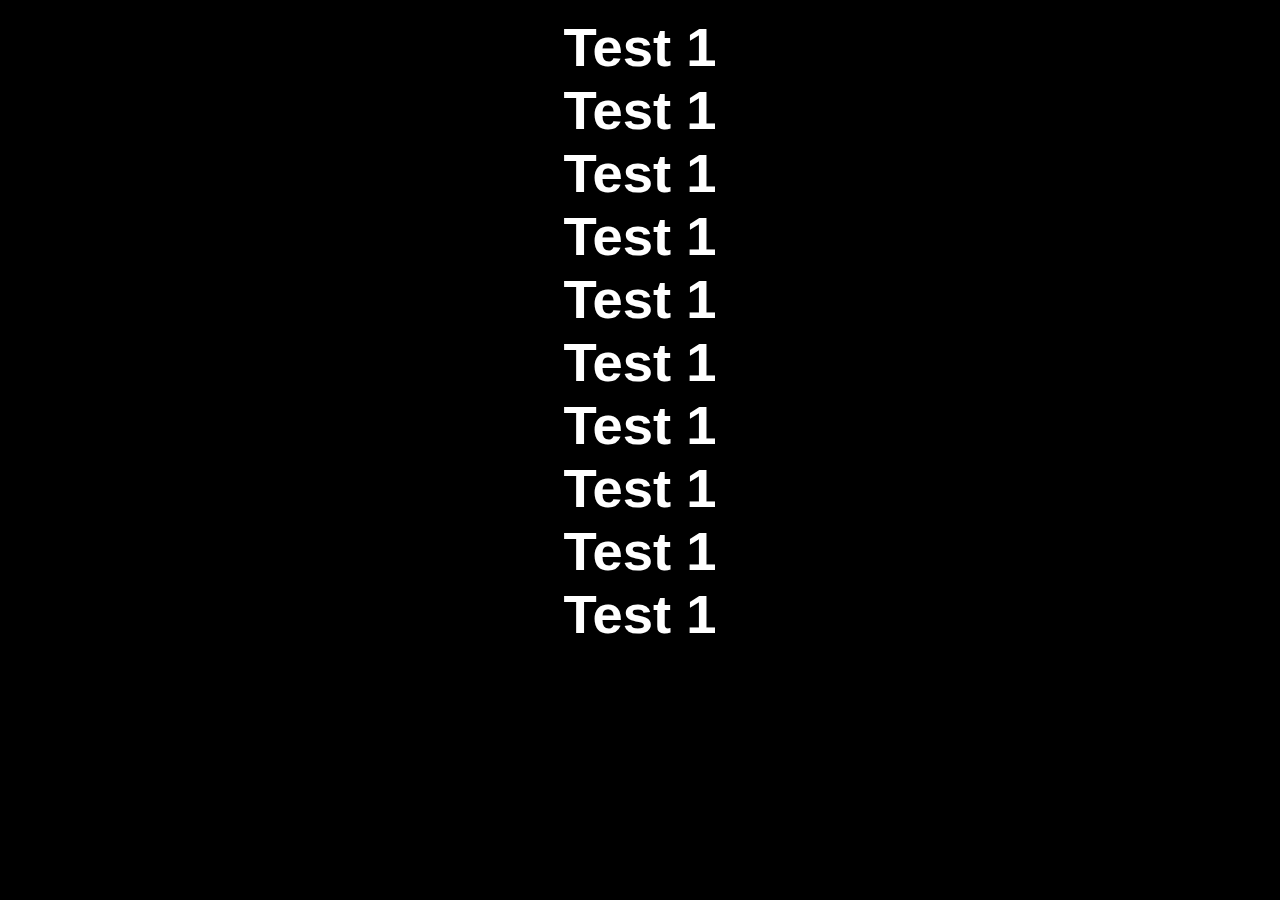
==== index.html @ df9d159d "init" ====
<!DOCTYPE html>
<html lang="en">
<head>
    <meta charset="UTF-8">
    <meta name="viewport" content="width=device-width, initial-scale=1.0">
    <link rel="stylesheet" href="style.css">
    <title>Document</title>
</head>
<body>
    <section>
        <h1>Test 1</h1>
        <h1>Test 1</h1>
        <h1>Test 1</h1>
        <h1>Test 1</h1>
        <h1>Test 1</h1>
        <h1>Test 1</h1>
        <h1>Test 1</h1>
        <h1>Test 1</h1>
        <h1>Test 1</h1>
        <h1>Test 1</h1>
    </section>
    <section>
        <h1>Test 2</h1>
    </section>
</body>
</html>
---- style.css ----
* {
  -webkit-box-sizing: border-box;
          box-sizing: border-box;
  margin: 0;
  padding: 0;
}

body {
  background-color: black;
  font-family: sans-serif;
  -ms-scroll-snap-type: x mandatory;
      scroll-snap-type: x mandatory;
  display: -webkit-box;
  display: -ms-flexbox;
  display: flex;
  -webkit-overflow-scrolling: touch;
  overflow-x: scroll;
  overflow-y: hidden;
}

section {
  padding: 1rem;
  min-width: 100vw;
  min-height: 100vh;
  scroll-snap-align: start;
  text-align: center;
  position: relative;
}

h1 {
  text-align: center;
  color: white;
  width: 100%;
  left: 0;
  font-size: calc(1rem + 3vw);
}
/*# sourceMappingURL=style.css.map */
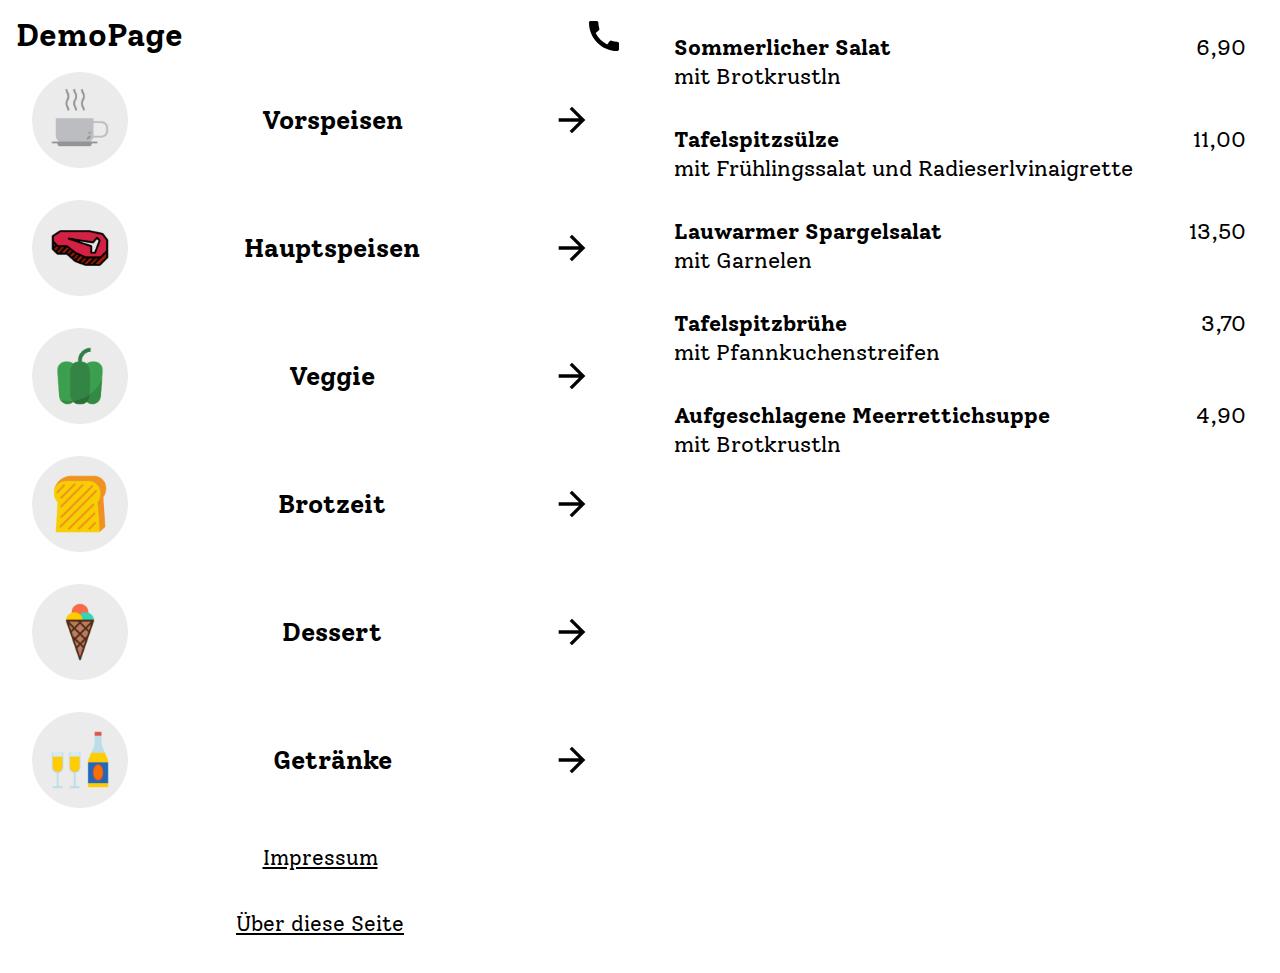
==== commit cc860b3e: "added basic design" ====
--- a/index.html
+++ b/index.html
@@ -3,24 +3,93 @@
 <head>
     <meta charset="UTF-8">
     <meta name="viewport" content="width=device-width, initial-scale=1.0">
-    <link rel="stylesheet" href="style.css">
+    <link rel="stylesheet" type="text/css" href="mobile.css" media="screen and (orientation:portrait)">
+    <link rel="stylesheet" type="text/css" href="desktop.css" media="screen and (orientation:landscape)">
+    <link href="https://fonts.googleapis.com/css2?family=Solway:wght@300;400;500;700;800&display=swap" rel="stylesheet">
     <title>Document</title>
 </head>
 <body>
-    <section>
-        <h1>Test 1</h1>
-        <h1>Test 1</h1>
-        <h1>Test 1</h1>
-        <h1>Test 1</h1>
-        <h1>Test 1</h1>
-        <h1>Test 1</h1>
-        <h1>Test 1</h1>
-        <h1>Test 1</h1>
-        <h1>Test 1</h1>
-        <h1>Test 1</h1>
-    </section>
-    <section>
-        <h1>Test 2</h1>
-    </section>
+    <div class="content">
+        <section>
+            <header>
+                <h1>DemoPage</h1>
+                <img src="core_icons/phone.svg" alt="call">
+            </header>
+            <div class="category selected" id="0">
+                <img class="categoryIcon" src="icons/icon1.png" alt="category icon">
+                <p>Vorspeisen</p>
+                <img class="arrow" src="core_icons/arrow_right.svg" alt="go to arrow">
+            </div>
+            <div class="category" id="0">
+                <img class="categoryIcon" src="icons/icon2.png" alt="category icon">
+                <p>Hauptspeisen</p>
+                <img class="arrow" src="core_icons/arrow_right.svg" alt="go to arrow">
+            </div><div class="category" id="0">
+                <img class="categoryIcon" src="icons/icon3.png" alt="category icon">
+                <p>Veggie</p>
+                <img class="arrow" src="core_icons/arrow_right.svg" alt="go to arrow">
+            </div><div class="category" id="0">
+                <img class="categoryIcon" src="icons/icon4.png" alt="category icon">
+                <p>Brotzeit</p>
+                <img class="arrow" src="core_icons/arrow_right.svg" alt="go to arrow">
+            </div><div class="category" id="0">
+                <img class="categoryIcon" src="icons/icon5.png" alt="category icon">
+                <p>Dessert</p>
+                <img class="arrow" src="core_icons/arrow_right.svg" alt="go to arrow">
+            </div><div class="category" id="0">
+                <img class="categoryIcon" src="icons/icon6.png" alt="category icon">
+                <p>Getränke</p>
+                <img class="arrow" src="core_icons/arrow_right.svg" alt="go to arrow">
+            </div>
+            <div class="link" id="6">
+                <p>Impressum</p>
+            </div>
+            <div class="link" id="7">
+                <p>Über diese Seite</p>
+            </div>
+        </section>
+        <section>
+            <div class="product">
+                <table>
+                    <tr><th>Sommerlicher Salat</th><td class="price">6,90</td></tr>
+                    <tr><td>mit Brotkrustln</td></tr>
+                </table>
+            </div>
+            <div class="product">
+                <table>
+                    <tr><th>Tafelspitzsülze</th><td class="price">11,00</td></tr>
+                    <tr><td>mit Frühlingssalat und Radieserlvinaigrette</td></tr>
+                </table>
+            </div>
+            <div class="product">
+                <table>
+                    <tr><th>Lauwarmer Spargelsalat</th><td class="price">13,50</td></tr>
+                    <tr><td>mit Garnelen</td></tr>
+                </table>
+            </div>
+            <div class="product">
+                <table>
+                    <tr><th>Tafelspitzbrühe</th><td class="price">3,70</td></tr>
+                    <tr><td>mit Pfannkuchenstreifen</td></tr>
+                </table>
+            </div>
+            <div class="product">
+                <table>
+                    <tr><th>Aufgeschlagene Meerrettichsuppe</th><td class="price">4,90</td></tr>
+                    <tr><td>mit Brotkrustln</td></tr>
+                </table>
+            </div>
+        </section>
+    </div>
+
+    <div class="navigation">
+        <div class="navigationElement">
+            <p>Startseite</p>
+        </div>
+        <div class="spacer"></div>
+        <div class="navigationElement">
+            <p>Vorspeisen</p>
+        </div>
+    </div>
 </body>
 </html>--- a/mobile.css
+++ b/mobile.css
@@ -0,0 +1,142 @@
+* {
+  -webkit-box-sizing: border-box;
+          box-sizing: border-box;
+  margin: 0;
+  padding: 0;
+}
+
+body {
+  background-color: white;
+  font-family: 'Solway', serif;
+}
+
+div.content {
+  -ms-scroll-snap-type: x mandatory;
+      scroll-snap-type: x mandatory;
+  display: -webkit-box;
+  display: -ms-flexbox;
+  display: flex;
+  -webkit-overflow-scrolling: touch;
+  overflow-x: scroll;
+  overflow-y: hidden;
+}
+
+header {
+  display: -webkit-box;
+  display: -ms-flexbox;
+  display: flex;
+}
+
+header h1 {
+  text-align: left;
+  font-size: 2em;
+}
+
+header img {
+  width: 2.5em;
+  height: 2.5em;
+}
+
+section {
+  padding: 1rem;
+  padding-bottom: 7em;
+  min-width: 100vw;
+  min-height: 100vh;
+  scroll-snap-align: start;
+  text-align: center;
+  position: relative;
+}
+
+h1 {
+  text-align: center;
+  color: black;
+  width: 100%;
+  left: 0;
+  font-size: 1.5em;
+}
+
+div.category {
+  padding: 1em;
+  -webkit-box-pack: justify;
+      -ms-flex-pack: justify;
+          justify-content: space-between;
+  -webkit-box-align: center;
+      -ms-flex-align: center;
+          align-items: center;
+  display: -webkit-box;
+  display: -ms-flexbox;
+  display: flex;
+  font-weight: 700;
+  width: calc(100vw - 2em);
+}
+
+div.category p {
+  font-weight: bold;
+  font-size: 1.6em;
+  padding: 1em;
+}
+
+div.category img.categoryIcon {
+  height: 6em;
+  width: 6em;
+}
+
+div.category img.arrow {
+  margin: 1em;
+  height: 2.5em;
+  width: 2.5em;
+}
+
+div.link {
+  padding: 1em;
+  font-weight: normal;
+  font-size: 1.3em;
+  text-decoration: underline;
+}
+
+table {
+  padding: 1rem;
+  width: calc(100vw - 2rem);
+  text-align: left;
+}
+
+table th {
+  font-size: 1.4em;
+  font-weight: bolder;
+}
+
+table td {
+  font-size: 1.4em;
+}
+
+table td.price {
+  text-align: right;
+}
+
+div.navigation {
+  border-radius: 1em;
+  margin: 1em;
+  display: -webkit-box;
+  display: -ms-flexbox;
+  display: flex;
+  color: black;
+  background-color: grey;
+  width: calc(100vw - 2em);
+  position: fixed;
+  bottom: 0;
+}
+
+div.navigation div.spacer {
+  width: 0.1em;
+}
+
+div.navigation div.navigationElement {
+  margin: 0.5em;
+  height: 3em;
+  border-radius: 1em;
+  padding: 1em;
+  width: calc(50vw - 1em);
+  text-align: center;
+  background-color: lightgray;
+}
+/*# sourceMappingURL=mobile.css.map */--- a/desktop.css
+++ b/desktop.css
@@ -0,0 +1,112 @@
+* {
+  -webkit-box-sizing: border-box;
+          box-sizing: border-box;
+  margin: 0;
+  padding: 0;
+}
+
+body {
+  background-color: white;
+  font-family: 'Solway', serif;
+}
+
+div.content {
+  display: -webkit-box;
+  display: -ms-flexbox;
+  display: flex;
+}
+
+header {
+  display: -webkit-box;
+  display: -ms-flexbox;
+  display: flex;
+}
+
+header h1 {
+  text-align: left;
+  font-size: 2em;
+}
+
+header img {
+  width: 2.5em;
+  height: 2.5em;
+}
+
+section {
+  padding: 1rem;
+  width: 50vw;
+  min-height: 100vh;
+  text-align: center;
+  position: relative;
+}
+
+h1 {
+  text-align: center;
+  color: black;
+  width: 100%;
+  left: 0;
+  font-size: 1.5em;
+}
+
+div.category {
+  padding: 1em;
+  -webkit-box-pack: justify;
+      -ms-flex-pack: justify;
+          justify-content: space-between;
+  -webkit-box-align: center;
+      -ms-flex-align: center;
+          align-items: center;
+  display: -webkit-box;
+  display: -ms-flexbox;
+  display: flex;
+  font-weight: 700;
+  width: calc(50vw - 2em);
+}
+
+div.category p {
+  font-weight: bold;
+  font-size: 1.6em;
+  padding: 1em;
+}
+
+div.category img.categoryIcon {
+  height: 6em;
+  width: 6em;
+}
+
+div.category img.arrow {
+  margin: 1em;
+  height: 2.5em;
+  width: 2.5em;
+}
+
+div.link {
+  padding: 1em;
+  font-weight: normal;
+  font-size: 1.3em;
+  text-decoration: underline;
+}
+
+table {
+  padding: 1rem;
+  width: calc(50vw - 2rem);
+  text-align: left;
+}
+
+table th {
+  font-size: 1.4em;
+  font-weight: bolder;
+}
+
+table td {
+  font-size: 1.4em;
+}
+
+table .price {
+  text-align: right;
+}
+
+div.navigation {
+  display: none;
+}
+/*# sourceMappingURL=desktop.css.map */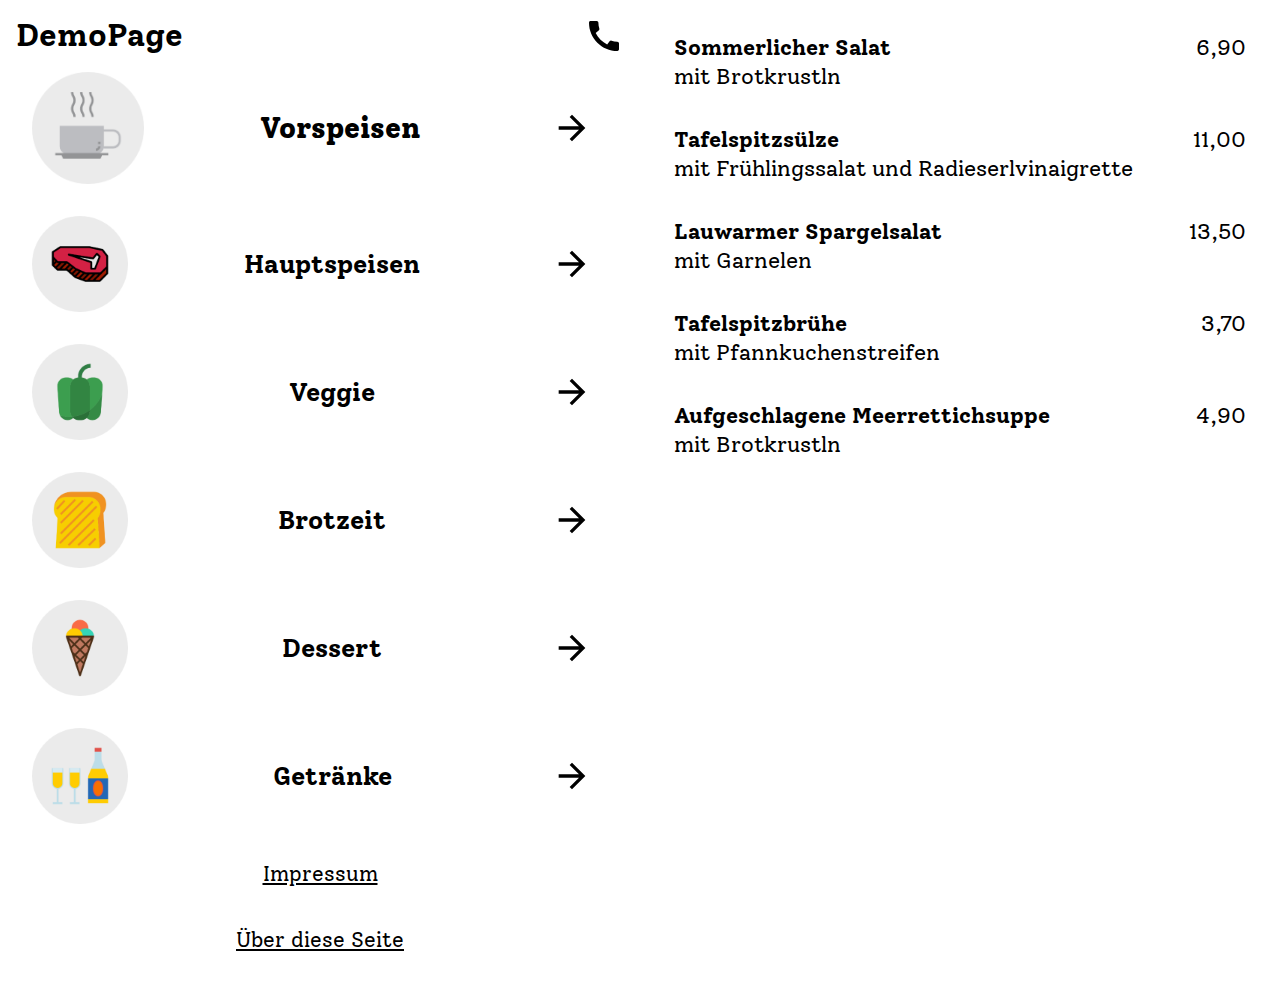
==== commit 327c94b9: "added selectable categories" ====
--- a/index.html
+++ b/index.html
@@ -7,6 +7,15 @@
     <link rel="stylesheet" type="text/css" href="desktop.css" media="screen and (orientation:landscape)">
     <link href="https://fonts.googleapis.com/css2?family=Solway:wght@300;400;500;700;800&display=swap" rel="stylesheet">
     <title>Document</title>
+    <script>
+        var selected = 0;
+
+        function selectNew(clicked_id) {
+            document.getElementById(selected).classList.remove('selected');
+            document.getElementById(clicked_id).classList.add('selected');
+            selected = clicked_id;
+        }
+    </script>
 </head>
 <body>
     <div class="content">
@@ -15,28 +24,32 @@
                 <h1>DemoPage</h1>
                 <img src="core_icons/phone.svg" alt="call">
             </header>
-            <div class="category selected" id="0">
+            <div onclick="selectNew(this.id)" class="category selected" id="0">
                 <img class="categoryIcon" src="icons/icon1.png" alt="category icon">
                 <p>Vorspeisen</p>
                 <img class="arrow" src="core_icons/arrow_right.svg" alt="go to arrow">
             </div>
-            <div class="category" id="0">
+            <div onclick="selectNew(this.id)" class="category" id="1">
                 <img class="categoryIcon" src="icons/icon2.png" alt="category icon">
                 <p>Hauptspeisen</p>
                 <img class="arrow" src="core_icons/arrow_right.svg" alt="go to arrow">
-            </div><div class="category" id="0">
+            </div>
+            <div onclick="selectNew(this.id)" class="category" id="2">
                 <img class="categoryIcon" src="icons/icon3.png" alt="category icon">
                 <p>Veggie</p>
                 <img class="arrow" src="core_icons/arrow_right.svg" alt="go to arrow">
-            </div><div class="category" id="0">
+            </div>
+            <div onclick="selectNew(this.id)" class="category" id="3">
                 <img class="categoryIcon" src="icons/icon4.png" alt="category icon">
                 <p>Brotzeit</p>
                 <img class="arrow" src="core_icons/arrow_right.svg" alt="go to arrow">
-            </div><div class="category" id="0">
+            </div>
+            <div onclick="selectNew(this.id)" class="category" id="4">
                 <img class="categoryIcon" src="icons/icon5.png" alt="category icon">
                 <p>Dessert</p>
                 <img class="arrow" src="core_icons/arrow_right.svg" alt="go to arrow">
-            </div><div class="category" id="0">
+            </div>
+            <div onclick="selectNew(this.id)" class="category" id="5">
                 <img class="categoryIcon" src="icons/icon6.png" alt="category icon">
                 <p>Getränke</p>
                 <img class="arrow" src="core_icons/arrow_right.svg" alt="go to arrow">
--- a/mobile.css
+++ b/mobile.css
@@ -68,6 +68,10 @@
   display: flex;
   font-weight: 700;
   width: calc(100vw - 2em);
+  -webkit-user-select: none;
+     -moz-user-select: none;
+      -ms-user-select: none;
+          user-select: none;
 }
 
 div.category p {
@@ -77,14 +81,24 @@
 }
 
 div.category img.categoryIcon {
-  height: 6em;
-  width: 6em;
+  height: 5em;
+  width: 5em;
 }
 
 div.category img.arrow {
   margin: 1em;
   height: 2.5em;
   width: 2.5em;
+}
+
+div.selected p {
+  font-weight: bolder;
+  font-size: 1.8em;
+}
+
+div.selected img.categoryIcon {
+  height: 7em;
+  width: 7em;
 }
 
 div.link {
--- a/desktop.css
+++ b/desktop.css
@@ -61,6 +61,10 @@
   display: flex;
   font-weight: 700;
   width: calc(50vw - 2em);
+  -webkit-user-select: none;
+     -moz-user-select: none;
+      -ms-user-select: none;
+          user-select: none;
 }
 
 div.category p {
@@ -78,6 +82,16 @@
   margin: 1em;
   height: 2.5em;
   width: 2.5em;
+}
+
+div.selected p {
+  font-weight: bolder;
+  font-size: 1.8em;
+}
+
+div.selected img.categoryIcon {
+  height: 7em;
+  width: 7em;
 }
 
 div.link {
